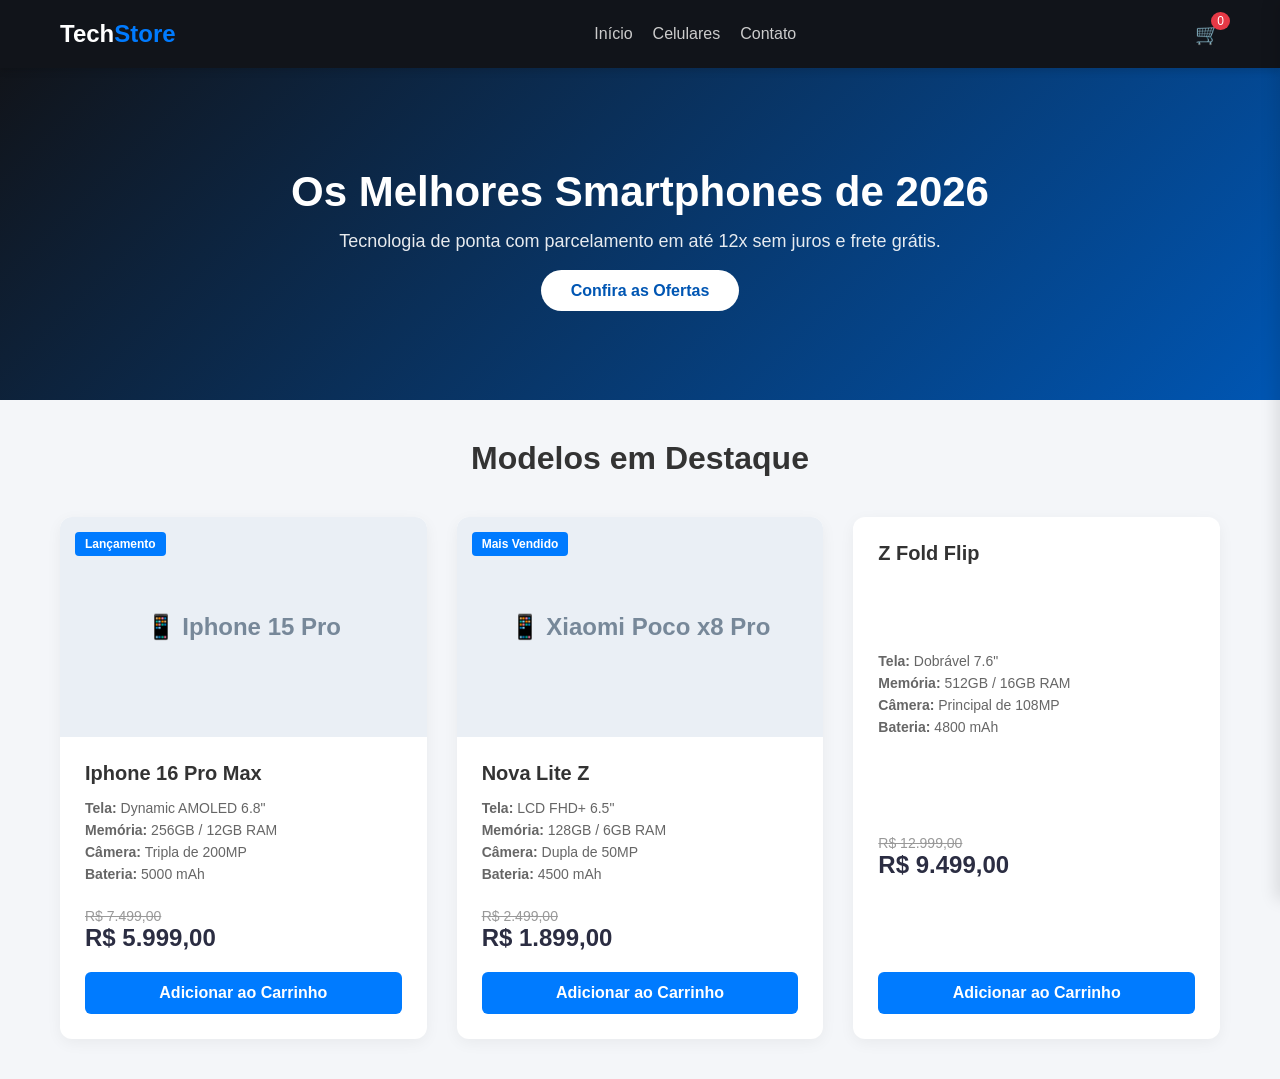
==== index.html @ e95cb9b4 "222" ====
<!DOCTYPE html>
<html lang="pt-BR">
<head>
    <meta charset="UTF-8">
    <meta name="viewport" content="width=device-width, initial-scale=1.0">
    <title>TechStore - Venda de Celulares</title>
    <link rel="stylesheet" href="style.css">
</head>
<body>

    <header>
        <div class="navbar">
            <div class="logo">Tech<span>Store</span></div>
            <nav>
                <ul>
                    <li><a href="#">Início</a></li>
                    <li><a href="#produtos">Celulares</a></li>
                    <li><a href="#contato">Contato</a></li>
                </ul>
            </nav>
            <div class="cart-icon" onclick="toggleCarrinho()">
                🛒 <span id="cart-count">0</span>
            </div>
        </div>
    </header>

    <section class="banner">
        <div class="banner-content">
            <h2>Os Melhores Smartphones de 2026</h2>
            <p>Tecnologia de ponta com parcelamento em até 12x sem juros e frete grátis.</p>
            <a href="#produtos" class="btn-banner">Confira as Ofertas</a>
        </div>
    </section>

    <main id="produtos" class="container">
        <h2 class="section-title">Modelos em Destaque</h2>
        
        <div class="products-grid">
            <div class="product-card">
                <div class="product-badge">Lançamento</div>
                <div class="product-img-placeholder">📱 Iphone 15 Pro</div>
                <div class="product-info">
                    <h3> Iphone 16 Pro Max</h3>
                    <ul class="specs">
                        <li><strong>Tela:</strong> Dynamic AMOLED 6.8"</li>
                        <li><strong>Memória:</strong> 256GB / 12GB RAM</li>
                        <li><strong>Câmera:</strong> Tripla de 200MP</li>
                        <li><strong>Bateria:</strong> 5000 mAh</li>
                    </ul>
                    <div class="price-container">
                        <span class="old-price">R$ 7.499,00</span>
                        <span class="current-price">R$ 5.999,00</span>
                    </div>
                    <button class="btn-buy" onclick="adicionarAoCarrinho('Iphone 16 Pro Max', 5999)">Adicionar ao Carrinho</button>
                </div>
            </div>

            <div class="product-card">
                <div class="product-badge">Mais Vendido</div>
                <div class="product-img-placeholder">📱 Xiaomi Poco x8 Pro</div>
                <div class="product-info">
                    <h3>Nova Lite Z</h3>
                    <ul class="specs">
                        <li><strong>Tela:</strong> LCD FHD+ 6.5"</li>
                        <li><strong>Memória:</strong> 128GB / 6GB RAM</li>
                        <li><strong>Câmera:</strong> Dupla de 50MP</li>
                        <li><strong>Bateria:</strong> 4500 mAh</li>
                    </ul>
                    <div class="price-container">
                        <span class="old-price">R$ 2.499,00</span>
                        <span class="current-price">R$ 1.899,00</span>
                    </div>
                    <button class="btn-buy" onclick="adicionarAoCarrinho('Nova Lite Z', 1899)">Adicionar ao Carrinho</button>
                </div>
            </div>

            <div class="product-card">
                <div class="product-info">
                    <h3> Z Fold Flip</h3>
                    <ul class="specs">
                        <li><strong>Tela:</strong> Dobrável 7.6"</li>
                        <li><strong>Memória:</strong> 512GB / 16GB RAM</li>
                        <li><strong>Câmera:</strong> Principal de 108MP</li>
                        <li><strong>Bateria:</strong> 4800 mAh</li>
                    </ul>
                    <div class="price-container">
                        <span class="old-price">R$ 12.999,00</span>
                        <span class="current-price">R$ 9.499,00</span>
                    </div>
                    <button class="btn-buy" onclick="adicionarAoCarrinho('Quantum Fold X', 9499)">Adicionar ao Carrinho</button>
                </div>
            </div>
        </div>
    </main>

    <div id="cart-sidebar" class="cart-sidebar">
        <div class="cart-header">
            <h3>Seu Carrinho</h3>
            <span class="close-cart" onclick="toggleCarrinho()">&times;</span>
        </div>
        <div id="cart-items" class="cart-items">
            <p class="empty-cart-msg">Seu carrinho está vazio.</p>
        </div>
        <div class="cart-footer">
            <div class="total-container">
                <strong>Total:</strong>
                <span id="cart-total">R$ 0,00</span>
            </div>
            <button class="btn-checkout" onclick="finalizarCompra()">Finalizar Compra</button>
        </div>
    </div>
---- style.css ----
/* Configurações Gerais de Reset */
* {
    margin: 0;
    padding: 0;
    box-sizing: border-box;
    font-family: 'Segoe UI', Tahoma, Geneva, Verdana, sans-serif;
}

body {
    background-color: #f4f6f9;
    color: #333;
}

.container {
    max-width: 1200px;
    margin: 0 auto;
    padding: 40px 20px;
}

/* Menu Superior (Navbar) */
header {
    background-color: #11141a;
    color: #fff;
    position: sticky;
    top: 0;
    z-index: 1000;
    box-shadow: 0 4px 6px rgba(0,0,0,0.1);
}

.navbar {
    display: flex;
    justify-content: space-between;
    align-items: center;
    max-width: 1200px;
    margin: 0 auto;
    padding: 20px;
}

.logo {
    font-size: 24px;
    font-weight: bold;
}

.logo span {
    color: #007bff;
}

nav ul {
    display: flex;
    list-style: none;
}

nav ul li {
    margin-left: 20px;
}

nav ul li a {
    color: #ccc;
    text-decoration: none;
    transition: color 0.3s;
}

nav ul li a:hover {
    color: #fff;
}

.cart-icon {
    font-size: 20px;
    cursor: pointer;
    position: relative;
}

#cart-count {
    background-color: #e63946;
    color: white;
    font-size: 12px;
    padding: 2px 6px;
    border-radius: 50%;
    position: absolute;
    top: -10px;
    right: -10px;
}

/* Banner Principal */
.banner {
    background: linear-gradient(135deg, #11141a 0%, #0056b3 100%);
    color: white;
    text-align: center;
    padding: 100px 20px;
}

.banner h2 {
    font-size: 42px;
    margin-bottom: 15px;
}

.banner p {
    font-size: 18px;
    margin-bottom: 30px;
    opacity: 0.9;
}

.btn-banner {
    background-color: #fff;
    color: #0056b3;
    padding: 12px 30px;
    text-decoration: none;
    font-weight: bold;
    border-radius: 25px;
    transition: transform 0.2s, background-color 0.3s;
}

.btn-banner:hover {
    transform: scale(1.05);
    background-color: #f0f0f0;
}

/* Grade de Produtos */
.section-title {
    text-align: center;
    margin-bottom: 40px;
    font-size: 32px;
}

.products-grid {
    display: grid;
    grid-template-columns: repeat(auto-fit, minmax(300px, 1fr));
    gap: 30px;
}

.product-card {
    background: white;
    border-radius: 12px;
    overflow: hidden;
    box-shadow: 0 4px 15px rgba(0,0,0,0.05);
    position: relative;
    transition: transform 0.3s;
    display: flex;
    flex-direction: column;
}

.product-card:hover {
    transform: translateY(-5px);
}

.product-badge {
    position: absolute;
    top: 15px;
    left: 15px;
    background-color: #007bff;
    color: white;
    padding: 5px 10px;
    font-size: 12px;
    font-weight: bold;
    border-radius: 4px;
    z-index: 10;
}

.product-img-placeholder {
    height: 220px;
    background-color: #eaeff5;
    display: flex;
    align-items: center;
    justify-content: center;
    font-size: 24px;
    font-weight: bold;
    color: #778899;
}

.product-info {
    padding: 25px;
    flex-grow: 1;
    display: flex;
    flex-direction: column;
    justify-content: space-between;
}

.product-info h3 {
    margin-bottom: 15px;
    font-size: 20px;
}

.specs {
    list-style: none;
    font-size: 14px;
    color: #666;
    margin-bottom: 20px;
}

.specs li {
    margin-bottom: 6px;
}

.price-container {
    margin-bottom: 20px;
}

.old-price {
    text-decoration: line-through;
    color: #999;
    font-size: 14px;
    display: block;
}

.current-price {
    font-size: 24px;
    font-weight: bold;
    color: #2b2d42;
}

.btn-buy {
    width: 100%;
    background-color: #007bff;
    color: white;
    border: none;
    padding: 12px;
    font-size: 16px;
    font-weight: bold;
    border-radius: 6px;
    cursor: pointer;
    transition: background-color 0.2s;
}

.btn-buy:hover {
    background-color: #0056b3;
}

/* Janela Lateral do Carrinho (Sidebar) */
.cart-sidebar {
    position: fixed;
    top: 0;
    right: -350px; /* Escondido inicialmente */
    width: 350px;
    height: 100%;
    background-color: white;
    box-shadow: -5px 0 15px rgba(0,0,0,0.1);
    z-index: 2000;
    transition: right 0.3s ease;
    display: flex;
    flex-direction: column;
}

.cart-sidebar.open {
    right: 0; /* Mostra o carrinho */
}

.cart-header {
    padding: 20px;
    background-color: #11141a;
    color: white;
    display: flex;
    justify-content: space-between;
    align-items: center;
}

.close-cart {
    font-size: 28px;
    cursor: pointer;
}

.cart-items {
    padding: 20px;
    flex-grow: 1;
    overflow-y: auto;
}

.empty-cart-msg {
    text-align: center;
    color: #888;
    margin-top: 40px;
}

.cart-item {
    display: flex;
    justify-content: space-between;
    align-items: center;
    margin-bottom: 15px;
    padding-bottom: 15px;
    border-bottom: 1px solid #eee;
}

.cart-footer {
    padding: 20px;
    background-color: #f8f9fa;
    border-top: 1px solid #eee;
}

.total-container {
    display: flex;
    justify-content: space-between;
    font-size: 18px;
    margin-bottom: 15px;
}

.btn-checkout {
    width: 100%;
    background-color: #28a745;
    color: white;
    border: none;
    padding: 12px;
    font-size: 16px;
    border-radius: 6px;
    cursor: pointer;
    font-weight: bold;
}

.btn-checkout:hover {
    background-color: #218838;
}

/* Rodapé */
footer {
    background-color: #11141a;
    color: #888;
    text-align: center;
    padding: 30px 20px;
    margin-top: 60px;
    font-size: 14px;
}
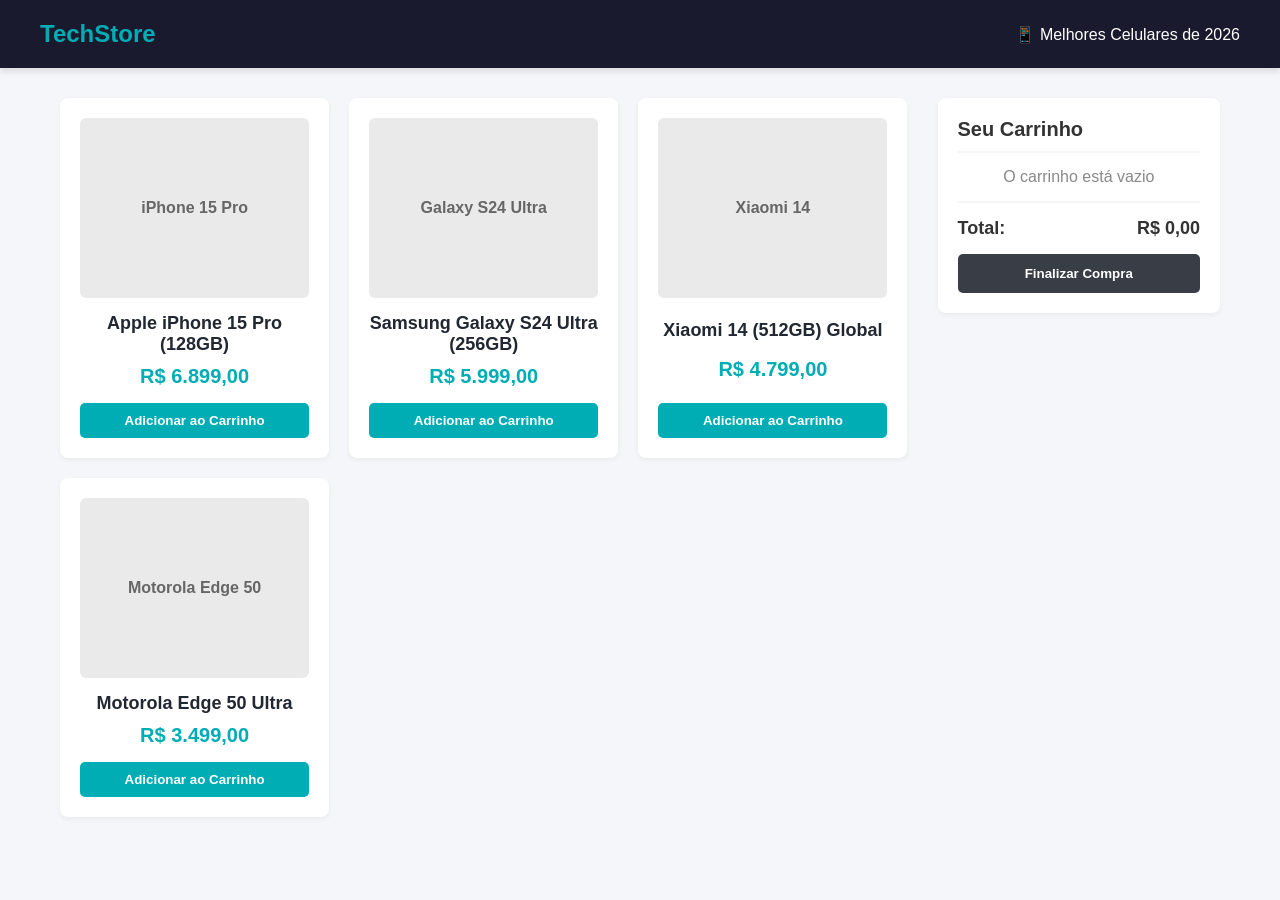
==== commit 38698b59: "00" ====
--- a/index.html
+++ b/index.html
@@ -3,109 +3,70 @@
 <head>
     <meta charset="UTF-8">
     <meta name="viewport" content="width=device-width, initial-scale=1.0">
-    <title>TechStore - Venda de Celulares</title>
+    <title>TechStore - Loja de Celulares</title>
     <link rel="stylesheet" href="style.css">
 </head>
 <body>
 
     <header>
-        <div class="navbar">
-            <div class="logo">Tech<span>Store</span></div>
-            <nav>
-                <ul>
-                    <li><a href="#">Início</a></li>
-                    <li><a href="#produtos">Celulares</a></li>
-                    <li><a href="#contato">Contato</a></li>
-                </ul>
-            </nav>
-            <div class="cart-icon" onclick="toggleCarrinho()">
-                🛒 <span id="cart-count">0</span>
+        <div class="header-container">
+            <div class="logo">
+                <h1>TechStore</h1>
+            </div>
+            <div class="header-info">
+                <span>📱 Melhores Celulares de 2026</span>
             </div>
         </div>
     </header>
 
-    <section class="banner">
-        <div class="banner-content">
-            <h2>Os Melhores Smartphones de 2026</h2>
-            <p>Tecnologia de ponta com parcelamento em até 12x sem juros e frete grátis.</p>
-            <a href="#produtos" class="btn-banner">Confira as Ofertas</a>
-        </div>
-    </section>
-
-    <main id="produtos" class="container">
-        <h2 class="section-title">Modelos em Destaque</h2>
-        
-        <div class="products-grid">
-            <div class="product-card">
-                <div class="product-badge">Lançamento</div>
-                <div class="product-img-placeholder">📱 Iphone 15 Pro</div>
-                <div class="product-info">
-                    <h3> Iphone 16 Pro Max</h3>
-                    <ul class="specs">
-                        <li><strong>Tela:</strong> Dynamic AMOLED 6.8"</li>
-                        <li><strong>Memória:</strong> 256GB / 12GB RAM</li>
-                        <li><strong>Câmera:</strong> Tripla de 200MP</li>
-                        <li><strong>Bateria:</strong> 5000 mAh</li>
-                    </ul>
-                    <div class="price-container">
-                        <span class="old-price">R$ 7.499,00</span>
-                        <span class="current-price">R$ 5.999,00</span>
-                    </div>
-                    <button class="btn-buy" onclick="adicionarAoCarrinho('Iphone 16 Pro Max', 5999)">Adicionar ao Carrinho</button>
-                </div>
+    <div class="container">
+        <main class="produtos-grid">
+            
+            <div class="produto-card">
+                <div class="produto-img">iPhone 15 Pro</div>
+                <h3 class="produto-nome">Apple iPhone 15 Pro (128GB)</h3>
+                <p class="produto-preco">R$ 6.899,00</p>
+                <button class="btn-adicionar" onclick="adicionarAoCarrinho('iPhone 15 Pro', 6899.00)">Adicionar ao Carrinho</button>
             </div>
 
-            <div class="product-card">
-                <div class="product-badge">Mais Vendido</div>
-                <div class="product-img-placeholder">📱 Xiaomi Poco x8 Pro</div>
-                <div class="product-info">
-                    <h3>Nova Lite Z</h3>
-                    <ul class="specs">
-                        <li><strong>Tela:</strong> LCD FHD+ 6.5"</li>
-                        <li><strong>Memória:</strong> 128GB / 6GB RAM</li>
-                        <li><strong>Câmera:</strong> Dupla de 50MP</li>
-                        <li><strong>Bateria:</strong> 4500 mAh</li>
-                    </ul>
-                    <div class="price-container">
-                        <span class="old-price">R$ 2.499,00</span>
-                        <span class="current-price">R$ 1.899,00</span>
-                    </div>
-                    <button class="btn-buy" onclick="adicionarAoCarrinho('Nova Lite Z', 1899)">Adicionar ao Carrinho</button>
-                </div>
+            <div class="produto-card">
+                <div class="produto-img">Galaxy S24 Ultra</div>
+                <h3 class="produto-nome">Samsung Galaxy S24 Ultra (256GB)</h3>
+                <p class="produto-preco">R$ 5.999,00</p>
+                <button class="btn-adicionar" onclick="adicionarAoCarrinho('Galaxy S24 Ultra', 5999.00)">Adicionar ao Carrinho</button>
             </div>
 
-            <div class="product-card">
-                <div class="product-info">
-                    <h3> Z Fold Flip</h3>
-                    <ul class="specs">
-                        <li><strong>Tela:</strong> Dobrável 7.6"</li>
-                        <li><strong>Memória:</strong> 512GB / 16GB RAM</li>
-                        <li><strong>Câmera:</strong> Principal de 108MP</li>
-                        <li><strong>Bateria:</strong> 4800 mAh</li>
-                    </ul>
-                    <div class="price-container">
-                        <span class="old-price">R$ 12.999,00</span>
-                        <span class="current-price">R$ 9.499,00</span>
-                    </div>
-                    <button class="btn-buy" onclick="adicionarAoCarrinho('Quantum Fold X', 9499)">Adicionar ao Carrinho</button>
-                </div>
+            <div class="produto-card">
+                <div class="produto-img">Xiaomi 14</div>
+                <h3 class="produto-nome">Xiaomi 14 (512GB) Global</h3>
+                <p class="produto-preco">R$ 4.799,00</p>
+                <button class="btn-adicionar" onclick="adicionarAoCarrinho('Xiaomi 14', 4799.00)">Adicionar ao Carrinho</button>
             </div>
-        </div>
-    </main>
 
-    <div id="cart-sidebar" class="cart-sidebar">
-        <div class="cart-header">
-            <h3>Seu Carrinho</h3>
-            <span class="close-cart" onclick="toggleCarrinho()">&times;</span>
-        </div>
-        <div id="cart-items" class="cart-items">
-            <p class="empty-cart-msg">Seu carrinho está vazio.</p>
-        </div>
-        <div class="cart-footer">
-            <div class="total-container">
-                <strong>Total:</strong>
-                <span id="cart-total">R$ 0,00</span>
+            <div class="produto-card">
+                <div class="produto-img">Motorola Edge 50</div>
+                <h3 class="produto-nome">Motorola Edge 50 Ultra</h3>
+                <p class="produto-preco">R$ 3.499,00</p>
+                <button class="btn-adicionar" onclick="adicionarAoCarrinho('Motorola Edge 50', 3499.00)">Adicionar ao Carrinho</button>
             </div>
-            <button class="btn-checkout" onclick="finalizarCompra()">Finalizar Compra</button>
-        </div>
-    </div>+
+        </main>
+
+        <aside class="carrinho-sidebar">
+            <h2>Seu Carrinho</h2>
+            <div id="itens-carrinho" class="itens-carrinho">
+                <p style="color: #888; text-align: center;" id="carrinho-vazio">O carrinho está vazio</p>
+            </div>
+            
+            <div class="carrinho-total">
+                <span>Total:</span>
+                <span id="valor-total">R$ 0,00</span>
+            </div>
+
+            <button class="btn-finalizar" onclick="finalizarCompra()">Finalizar Compra</button>
+        </aside>
+    </div>
+
+    <script src="script.js"></script>
+</body>
+</html>
--- a/style.css
+++ b/style.css
@@ -1,4 +1,4 @@
-/* Configurações Gerais de Reset */
+/* --- ESTILOS GERAIS --- */
 * {
     margin: 0;
     padding: 0;
@@ -11,309 +11,182 @@
     color: #333;
 }
 
-.container {
-    max-width: 1200px;
-    margin: 0 auto;
-    padding: 40px 20px;
-}
-
-/* Menu Superior (Navbar) */
 header {
-    background-color: #11141a;
-    color: #fff;
+    background-color: #1a1a2e;
+    color: white;
+    padding: 20px;
     position: sticky;
     top: 0;
-    z-index: 1000;
+    z-index: 100;
     box-shadow: 0 4px 6px rgba(0,0,0,0.1);
 }
 
-.navbar {
+.header-container {
+    max-width: 1200px;
+    margin: 0 auto;
     display: flex;
     justify-content: space-between;
     align-items: center;
-    max-width: 1200px;
-    margin: 0 auto;
-    padding: 20px;
 }
 
-.logo {
+.logo h1 {
     font-size: 24px;
-    font-weight: bold;
+    color: #00adb5;
 }
 
-.logo span {
-    color: #007bff;
-}
-
-nav ul {
-    display: flex;
-    list-style: none;
-}
-
-nav ul li {
-    margin-left: 20px;
-}
-
-nav ul li a {
-    color: #ccc;
-    text-decoration: none;
-    transition: color 0.3s;
-}
-
-nav ul li a:hover {
-    color: #fff;
-}
-
-.cart-icon {
-    font-size: 20px;
-    cursor: pointer;
-    position: relative;
-}
-
-#cart-count {
-    background-color: #e63946;
-    color: white;
-    font-size: 12px;
-    padding: 2px 6px;
-    border-radius: 50%;
-    position: absolute;
-    top: -10px;
-    right: -10px;
-}
-
-/* Banner Principal */
-.banner {
-    background: linear-gradient(135deg, #11141a 0%, #0056b3 100%);
-    color: white;
-    text-align: center;
-    padding: 100px 20px;
-}
-
-.banner h2 {
-    font-size: 42px;
-    margin-bottom: 15px;
-}
-
-.banner p {
-    font-size: 18px;
-    margin-bottom: 30px;
-    opacity: 0.9;
-}
-
-.btn-banner {
-    background-color: #fff;
-    color: #0056b3;
-    padding: 12px 30px;
-    text-decoration: none;
-    font-weight: bold;
-    border-radius: 25px;
-    transition: transform 0.2s, background-color 0.3s;
-}
-
-.btn-banner:hover {
-    transform: scale(1.05);
-    background-color: #f0f0f0;
-}
-
-/* Grade de Produtos */
-.section-title {
-    text-align: center;
-    margin-bottom: 40px;
-    font-size: 32px;
-}
-
-.products-grid {
+/* --- LAYOUT PRINCIPAL --- */
+.container {
+    max-width: 1200px;
+    margin: 30px auto;
+    padding: 0 20px;
     display: grid;
-    grid-template-columns: repeat(auto-fit, minmax(300px, 1fr));
+    grid-template-columns: 3fr 1fr;
     gap: 30px;
 }
 
-.product-card {
-    background: white;
-    border-radius: 12px;
-    overflow: hidden;
-    box-shadow: 0 4px 15px rgba(0,0,0,0.05);
-    position: relative;
-    transition: transform 0.3s;
-    display: flex;
-    flex-direction: column;
+/* --- VITRINE DE PRODUTOS --- */
+.produtos-grid {
+    display: grid;
+    grid-template-columns: repeat(auto-fit, minmax(250px, 1fr));
+    gap: 20px;
 }
 
-.product-card:hover {
-    transform: translateY(-5px);
-}
-
-.product-badge {
-    position: absolute;
-    top: 15px;
-    left: 15px;
-    background-color: #007bff;
-    color: white;
-    padding: 5px 10px;
-    font-size: 12px;
-    font-weight: bold;
-    border-radius: 4px;
-    z-index: 10;
-}
-
-.product-img-placeholder {
-    height: 220px;
-    background-color: #eaeff5;
-    display: flex;
-    align-items: center;
-    justify-content: center;
-    font-size: 24px;
-    font-weight: bold;
-    color: #778899;
-}
-
-.product-info {
-    padding: 25px;
-    flex-grow: 1;
+.produto-card {
+    background: white;
+    border-radius: 8px;
+    padding: 20px;
+    text-align: center;
+    box-shadow: 0 2px 5px rgba(0,0,0,0.05);
+    transition: transform 0.2s;
     display: flex;
     flex-direction: column;
     justify-content: space-between;
 }
 
-.product-info h3 {
+.produto-card:hover {
+    transform: translateY(-5px);
+}
+
+.produto-img {
+    width: 100%;
+    height: 180px;
+    background-color: #eaeaea;
+    border-radius: 6px;
+    display: flex;
+    align-items: center;
+    justify-content: center;
+    font-weight: bold;
+    color: #666;
+    margin-bottom: 15px;
+}
+
+.produto-nome {
+    font-size: 18px;
+    margin-bottom: 10px;
+    color: #222831;
+}
+
+.produto-preco {
+    font-size: 20px;
+    font-weight: bold;
+    color: #00adb5;
+    margin-bottom: 15px;
+}
+
+.btn-adicionar {
+    background-color: #00adb5;
+    color: white;
+    border: none;
+    padding: 10px;
+    border-radius: 5px;
+    cursor: pointer;
+    font-weight: bold;
+    transition: background 0.2s;
+}
+
+.btn-adicionar:hover {
+    background-color: #008087;
+}
+
+/* --- CARRINHO DE COMPRAS --- */
+.carrinho-sidebar {
+    background: white;
+    border-radius: 8px;
+    padding: 20px;
+    box-shadow: 0 2px 5px rgba(0,0,0,0.05);
+    height: fit-content;
+    position: sticky;
+    top: 90px;
+}
+
+.carrinho-sidebar h2 {
+    border-bottom: 2px solid #f4f6f9;
+    padding-bottom: 10px;
     margin-bottom: 15px;
     font-size: 20px;
 }
 
-.specs {
-    list-style: none;
-    font-size: 14px;
-    color: #666;
-    margin-bottom: 20px;
+.itens-carrinho {
+    max-height: 300px;
+    overflow-y: auto;
+    margin-bottom: 15px;
 }
 
-.specs li {
-    margin-bottom: 6px;
+.item-carrinho {
+    display: flex;
+    justify-content: space-between;
+    align-items: center;
+    padding: 10px 0;
+    border-bottom: 1px solid #eee;
+    font-size: 14px;
 }
 
-.price-container {
-    margin-bottom: 20px;
+.btn-remover {
+    background: none;
+    border: none;
+    color: #ff4d4d;
+    cursor: pointer;
+    font-weight: bold;
+    font-size: 14px;
 }
 
-.old-price {
-    text-decoration: line-through;
-    color: #999;
-    font-size: 14px;
-    display: block;
+.btn-remover:hover {
+    color: #cc0000;
 }
 
-.current-price {
-    font-size: 24px;
+.carrinho-total {
+    font-size: 18px;
     font-weight: bold;
-    color: #2b2d42;
+    display: flex;
+    justify-content: space-between;
+    margin-top: 15px;
+    padding-top: 15px;
+    border-top: 2px solid #f4f6f9;
 }
 
-.btn-buy {
+.btn-finalizar {
     width: 100%;
-    background-color: #007bff;
+    background-color: #393e46;
     color: white;
     border: none;
     padding: 12px;
-    font-size: 16px;
+    border-radius: 5px;
+    margin-top: 15px;
+    cursor: pointer;
     font-weight: bold;
-    border-radius: 6px;
-    cursor: pointer;
-    transition: background-color 0.2s;
+    transition: background 0.2s;
 }
 
-.btn-buy:hover {
-    background-color: #0056b3;
+.btn-finalizar:hover {
+    background-color: #222831;
 }
 
-/* Janela Lateral do Carrinho (Sidebar) */
-.cart-sidebar {
-    position: fixed;
-    top: 0;
-    right: -350px; /* Escondido inicialmente */
-    width: 350px;
-    height: 100%;
-    background-color: white;
-    box-shadow: -5px 0 15px rgba(0,0,0,0.1);
-    z-index: 2000;
-    transition: right 0.3s ease;
-    display: flex;
-    flex-direction: column;
-}
-
-.cart-sidebar.open {
-    right: 0; /* Mostra o carrinho */
-}
-
-.cart-header {
-    padding: 20px;
-    background-color: #11141a;
-    color: white;
-    display: flex;
-    justify-content: space-between;
-    align-items: center;
-}
-
-.close-cart {
-    font-size: 28px;
-    cursor: pointer;
-}
-
-.cart-items {
-    padding: 20px;
-    flex-grow: 1;
-    overflow-y: auto;
-}
-
-.empty-cart-msg {
-    text-align: center;
-    color: #888;
-    margin-top: 40px;
-}
-
-.cart-item {
-    display: flex;
-    justify-content: space-between;
-    align-items: center;
-    margin-bottom: 15px;
-    padding-bottom: 15px;
-    border-bottom: 1px solid #eee;
-}
-
-.cart-footer {
-    padding: 20px;
-    background-color: #f8f9fa;
-    border-top: 1px solid #eee;
-}
-
-.total-container {
-    display: flex;
-    justify-content: space-between;
-    font-size: 18px;
-    margin-bottom: 15px;
-}
-
-.btn-checkout {
-    width: 100%;
-    background-color: #28a745;
-    color: white;
-    border: none;
-    padding: 12px;
-    font-size: 16px;
-    border-radius: 6px;
-    cursor: pointer;
-    font-weight: bold;
-}
-
-.btn-checkout:hover {
-    background-color: #218838;
-}
-
-/* Rodapé */
-footer {
-    background-color: #11141a;
-    color: #888;
-    text-align: center;
-    padding: 30px 20px;
-    margin-top: 60px;
-    font-size: 14px;
+/* --- RESPONSIVIDADE --- */
+@media (max-width: 900px) {
+    .container {
+        grid-template-columns: 1fr;
+    }
+    .carrinho-sidebar {
+        position: static;
+    }
 }
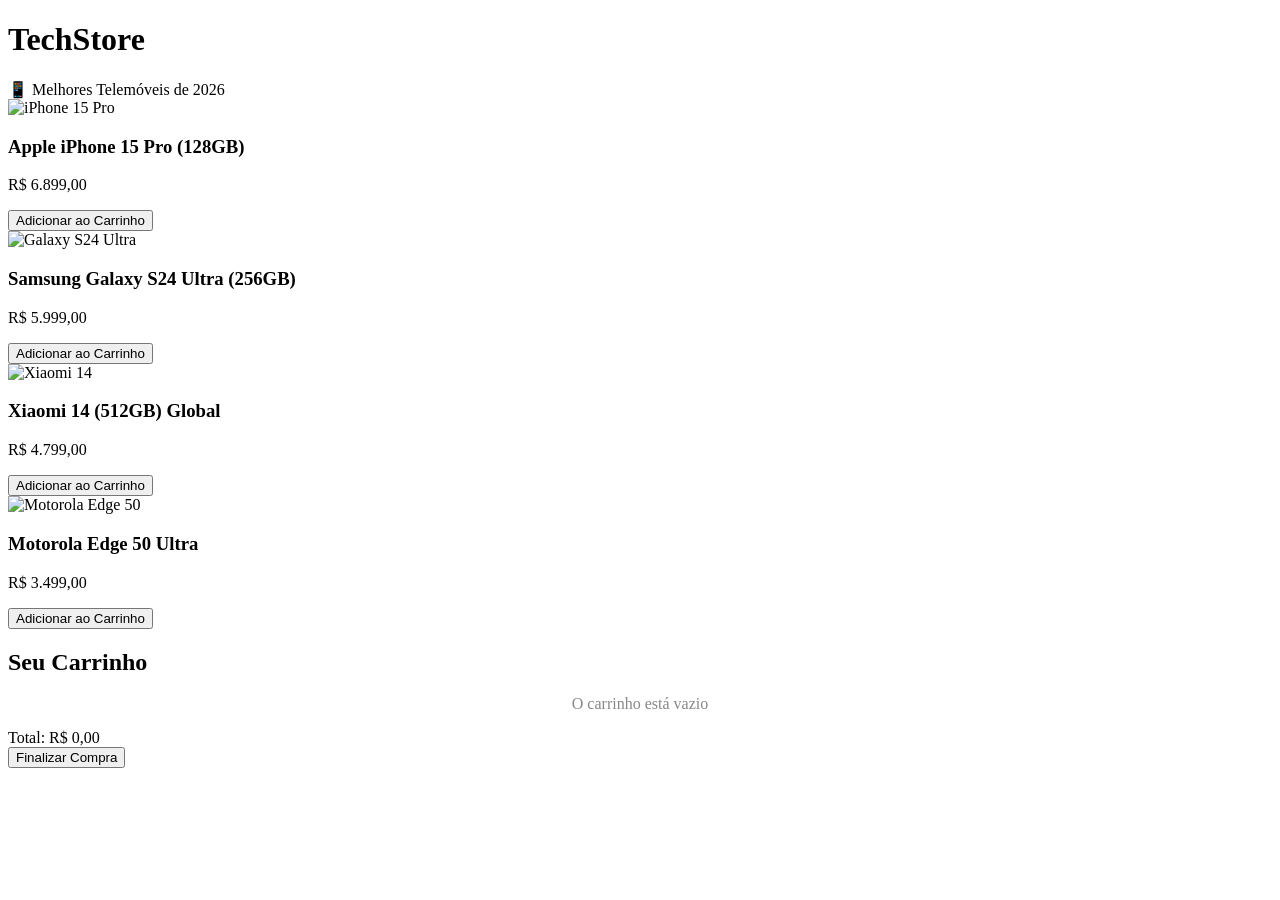
==== commit cb355f27: "01" ====
--- a/index.html
+++ b/index.html
@@ -1,9 +1,9 @@
 <!DOCTYPE html>
-<html lang="pt-BR">
+<html lang="pt-PT">
 <head>
     <meta charset="UTF-8">
     <meta name="viewport" content="width=device-width, initial-scale=1.0">
-    <title>TechStore - Loja de Celulares</title>
+    <title>TechStore - Loja de Telemóveis</title>
     <link rel="stylesheet" href="style.css">
 </head>
 <body>
@@ -14,7 +14,7 @@
                 <h1>TechStore</h1>
             </div>
             <div class="header-info">
-                <span>📱 Melhores Celulares de 2026</span>
+                <span>📱 Melhores Telemóveis de 2026</span>
             </div>
         </div>
     </header>
@@ -23,28 +23,28 @@
         <main class="produtos-grid">
             
             <div class="produto-card">
-                <div class="produto-img">iPhone 15 Pro</div>
+                <img src="https://images.unsplash.com/photo-1695048133142-1a20484d2569?w=400&auto=format&fit=crop&q=60" alt="iPhone 15 Pro" class="produto-img">
                 <h3 class="produto-nome">Apple iPhone 15 Pro (128GB)</h3>
                 <p class="produto-preco">R$ 6.899,00</p>
                 <button class="btn-adicionar" onclick="adicionarAoCarrinho('iPhone 15 Pro', 6899.00)">Adicionar ao Carrinho</button>
             </div>
 
             <div class="produto-card">
-                <div class="produto-img">Galaxy S24 Ultra</div>
+                <img src="https://images.unsplash.com/photo-1610945265064-0e34e5519bbf?w=400&auto=format&fit=crop&q=60" alt="Galaxy S24 Ultra" class="produto-img">
                 <h3 class="produto-nome">Samsung Galaxy S24 Ultra (256GB)</h3>
                 <p class="produto-preco">R$ 5.999,00</p>
                 <button class="btn-adicionar" onclick="adicionarAoCarrinho('Galaxy S24 Ultra', 5999.00)">Adicionar ao Carrinho</button>
             </div>
 
             <div class="produto-card">
-                <div class="produto-img">Xiaomi 14</div>
+                <img src="https://images.unsplash.com/photo-1598327105666-5b89351aff97?w=400&auto=format&fit=crop&q=60" alt="Xiaomi 14" class="produto-img">
                 <h3 class="produto-nome">Xiaomi 14 (512GB) Global</h3>
                 <p class="produto-preco">R$ 4.799,00</p>
                 <button class="btn-adicionar" onclick="adicionarAoCarrinho('Xiaomi 14', 4799.00)">Adicionar ao Carrinho</button>
             </div>
 
             <div class="produto-card">
-                <div class="produto-img">Motorola Edge 50</div>
+                <img src="https://images.unsplash.com/photo-1511707171634-5f897ff02aa9?w=400&auto=format&fit=crop&q=60" alt="Motorola Edge 50" class="produto-img">
                 <h3 class="produto-nome">Motorola Edge 50 Ultra</h3>
                 <p class="produto-preco">R$ 3.499,00</p>
                 <button class="btn-adicionar" onclick="adicionarAoCarrinho('Motorola Edge 50', 3499.00)">Adicionar ao Carrinho</button>
--- a/style.css
+++ b/style.css
@@ -1,192 +1,85 @@
-/* --- ESTILOS GERAIS --- */
-* {
-    margin: 0;
-    padding: 0;
-    box-sizing: border-box;
-    font-family: 'Segoe UI', Tahoma, Geneva, Verdana, sans-serif;
+// Array que armazenará os celulares adicionados
+let carrinho = [];
+
+// Função para adicionar o celular ao carrinho
+function adicionarAoCarrinho(nome, preco) {
+    // Procura se o produto já existe na lista do carrinho
+    const itemExistente = carrinho.find(item => item.nome === nome);
+
+    if (itemExistente) {
+        // Se já existe, só aumenta a quantidade
+        itemExistente.quantidade += 1;
+    } else {
+        // Se é um produto novo, adiciona o objeto no array
+        carrinho.push({ nome: nome, preco: preco, quantidade: 1 });
+    }
+
+    // Renderiza o carrinho atualizado na tela
+    atualizarInterfaceCarrinho();
 }
 
-body {
-    background-color: #f4f6f9;
-    color: #333;
+// Função para remover uma unidade do produto ou tirá-lo do carrinho
+function removerDoCarrinho(nome) {
+    const index = carrinho.findIndex(item => item.nome === nome);
+
+    if (index !== -1) {
+        carrinho[index].quantidade -= 1;
+        
+        // Se a quantidade chegou a zero, remove completamente da lista
+        if (carrinho[index].quantidade === 0) {
+            carrinho.splice(index, 1);
+        }
+    }
+
+    // Redesenha as atualizações na tela
+    atualizarInterfaceCarrinho();
 }
 
-header {
-    background-color: #1a1a2e;
-    color: white;
-    padding: 20px;
-    position: sticky;
-    top: 0;
-    z-index: 100;
-    box-shadow: 0 4px 6px rgba(0,0,0,0.1);
+// Função responsável por calcular totais e montar o HTML do carrinho
+function atualizarInterfaceCarrinho() {
+    const containerItens = document.getElementById('itens-carrinho');
+    const elementoTotal = document.getElementById('valor-total');
+    
+    // Reseta o conteúdo interno antes de recriar
+    containerItens.innerHTML = '';
+
+    // Se estiver vazio, exibe mensagem padrão e zera o valor
+    if (carrinho.length === 0) {
+        containerItens.innerHTML = '<p style="color: #888; text-align: center;">O carrinho está vazio</p>';
+        elementoTotal.innerText = 'R$ 0,00';
+        return;
+    }
+
+    let valorTotalGeral = 0;
+
+    // Passa por cada item comprado construindo sua linha visual
+    carrinho.forEach(item => {
+        const subtotal = item.preco * item.quantidade;
+        valorTotalGeral += subtotal;
+
+        const divItem = document.createElement('div');
+        divItem.classList.add('item-carrinho');
+        divItem.innerHTML = `
+            <div>
+                <strong>${item.nome}</strong><br>
+                ${item.quantidade}x - R$ ${item.preco.toLocaleString('pt-BR', { minimumFractionDigits: 2 })}
+            </div>
+            <button class="btn-remover" onclick="removerDoCarrinho('${item.nome}')">X</button>
+        `;
+        containerItens.appendChild(divItem);
+    });
+
+    // Exibe o preço final formatado em padrão brasileiro (R$)
+    elementoTotal.innerText = `R$ ${valorTotalGeral.toLocaleString('pt-BR', { minimumFractionDigits: 2 })}`;
 }
 
-.header-container {
-    max-width: 1200px;
-    margin: 0 auto;
-    display: flex;
-    justify-content: space-between;
-    align-items: center;
-}
-
-.logo h1 {
-    font-size: 24px;
-    color: #00adb5;
-}
-
-/* --- LAYOUT PRINCIPAL --- */
-.container {
-    max-width: 1200px;
-    margin: 30px auto;
-    padding: 0 20px;
-    display: grid;
-    grid-template-columns: 3fr 1fr;
-    gap: 30px;
-}
-
-/* --- VITRINE DE PRODUTOS --- */
-.produtos-grid {
-    display: grid;
-    grid-template-columns: repeat(auto-fit, minmax(250px, 1fr));
-    gap: 20px;
-}
-
-.produto-card {
-    background: white;
-    border-radius: 8px;
-    padding: 20px;
-    text-align: center;
-    box-shadow: 0 2px 5px rgba(0,0,0,0.05);
-    transition: transform 0.2s;
-    display: flex;
-    flex-direction: column;
-    justify-content: space-between;
-}
-
-.produto-card:hover {
-    transform: translateY(-5px);
-}
-
-.produto-img {
-    width: 100%;
-    height: 180px;
-    background-color: #eaeaea;
-    border-radius: 6px;
-    display: flex;
-    align-items: center;
-    justify-content: center;
-    font-weight: bold;
-    color: #666;
-    margin-bottom: 15px;
-}
-
-.produto-nome {
-    font-size: 18px;
-    margin-bottom: 10px;
-    color: #222831;
-}
-
-.produto-preco {
-    font-size: 20px;
-    font-weight: bold;
-    color: #00adb5;
-    margin-bottom: 15px;
-}
-
-.btn-adicionar {
-    background-color: #00adb5;
-    color: white;
-    border: none;
-    padding: 10px;
-    border-radius: 5px;
-    cursor: pointer;
-    font-weight: bold;
-    transition: background 0.2s;
-}
-
-.btn-adicionar:hover {
-    background-color: #008087;
-}
-
-/* --- CARRINHO DE COMPRAS --- */
-.carrinho-sidebar {
-    background: white;
-    border-radius: 8px;
-    padding: 20px;
-    box-shadow: 0 2px 5px rgba(0,0,0,0.05);
-    height: fit-content;
-    position: sticky;
-    top: 90px;
-}
-
-.carrinho-sidebar h2 {
-    border-bottom: 2px solid #f4f6f9;
-    padding-bottom: 10px;
-    margin-bottom: 15px;
-    font-size: 20px;
-}
-
-.itens-carrinho {
-    max-height: 300px;
-    overflow-y: auto;
-    margin-bottom: 15px;
-}
-
-.item-carrinho {
-    display: flex;
-    justify-content: space-between;
-    align-items: center;
-    padding: 10px 0;
-    border-bottom: 1px solid #eee;
-    font-size: 14px;
-}
-
-.btn-remover {
-    background: none;
-    border: none;
-    color: #ff4d4d;
-    cursor: pointer;
-    font-weight: bold;
-    font-size: 14px;
-}
-
-.btn-remover:hover {
-    color: #cc0000;
-}
-
-.carrinho-total {
-    font-size: 18px;
-    font-weight: bold;
-    display: flex;
-    justify-content: space-between;
-    margin-top: 15px;
-    padding-top: 15px;
-    border-top: 2px solid #f4f6f9;
-}
-
-.btn-finalizar {
-    width: 100%;
-    background-color: #393e46;
-    color: white;
-    border: none;
-    padding: 12px;
-    border-radius: 5px;
-    margin-top: 15px;
-    cursor: pointer;
-    font-weight: bold;
-    transition: background 0.2s;
-}
-
-.btn-finalizar:hover {
-    background-color: #222831;
-}
-
-/* --- RESPONSIVIDADE --- */
-@media (max-width: 900px) {
-    .container {
-        grid-template-columns: 1fr;
-    }
-    .carrinho-sidebar {
-        position: static;
+// Função acionada pelo botão de concluir a compra
+function finalizarCompra() {
+    if (carrinho.length === 0) {
+        alert('Seu carrinho está vazio! Adicione algum celular antes de finalizar.');
+    } else {
+        alert('Pedido finalizado com sucesso! Obrigado por comprar na TechStore.');
+        carrinho = []; // Limpa os dados do carrinho
+        atualizarInterfaceCarrinho(); // Reseta a tela
     }
 }
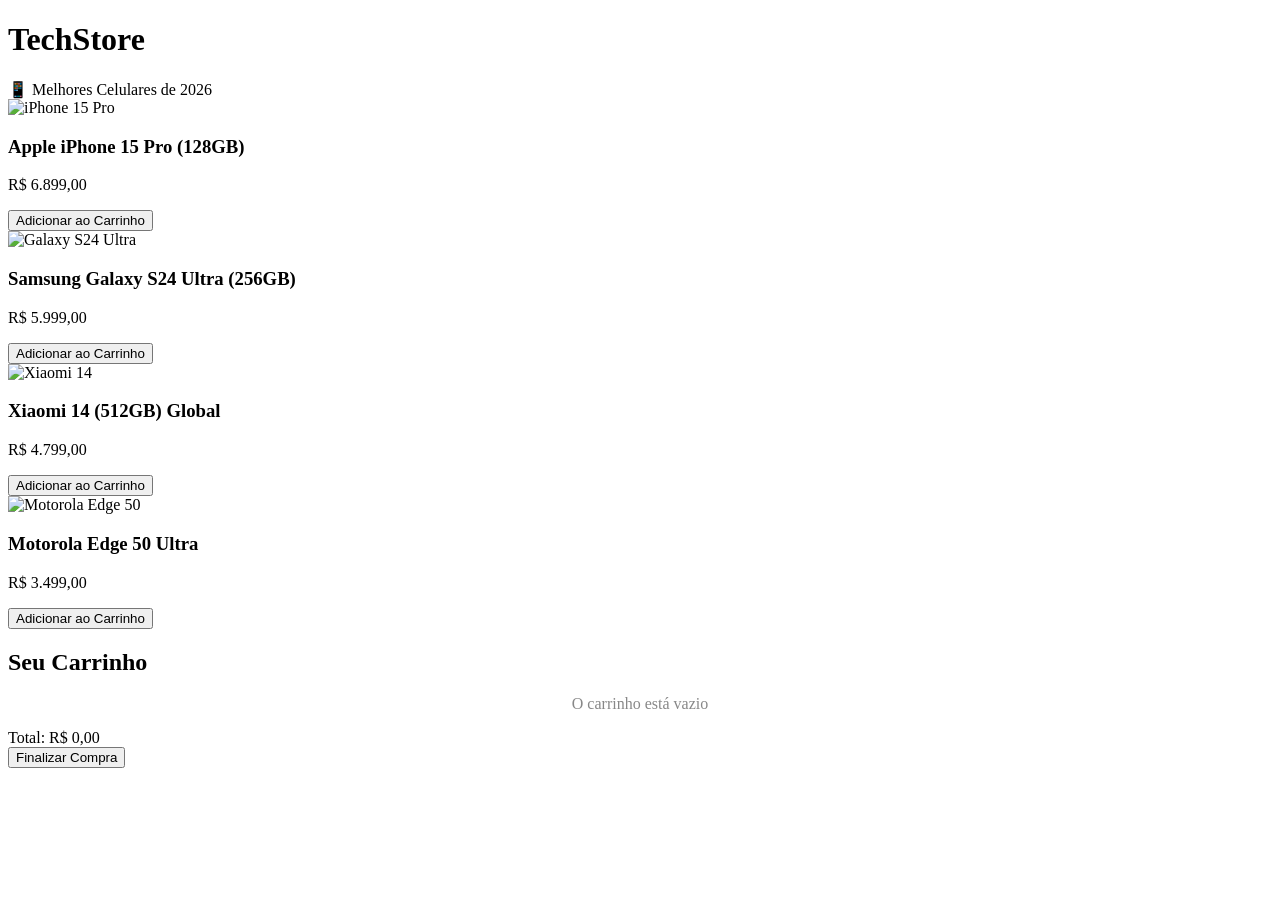
==== commit 26c1d854: "67" ====
--- a/index.html
+++ b/index.html
@@ -1,9 +1,9 @@
 <!DOCTYPE html>
-<html lang="pt-PT">
+<html lang="pt-BR">
 <head>
     <meta charset="UTF-8">
     <meta name="viewport" content="width=device-width, initial-scale=1.0">
-    <title>TechStore - Loja de Telemóveis</title>
+    <title>TechStore - Loja de Celulares</title>
     <link rel="stylesheet" href="style.css">
 </head>
 <body>
@@ -14,7 +14,7 @@
                 <h1>TechStore</h1>
             </div>
             <div class="header-info">
-                <span>📱 Melhores Telemóveis de 2026</span>
+                <span>📱 Melhores Celulares de 2026</span>
             </div>
         </div>
     </header>
@@ -23,28 +23,28 @@
         <main class="produtos-grid">
             
             <div class="produto-card">
-                <img src="https://images.unsplash.com/photo-1695048133142-1a20484d2569?w=400&auto=format&fit=crop&q=60" alt="iPhone 15 Pro" class="produto-img">
+                <img src="https://i.imgur.com/vHEx3df.png" alt="iPhone 15 Pro" class="produto-img">
                 <h3 class="produto-nome">Apple iPhone 15 Pro (128GB)</h3>
                 <p class="produto-preco">R$ 6.899,00</p>
                 <button class="btn-adicionar" onclick="adicionarAoCarrinho('iPhone 15 Pro', 6899.00)">Adicionar ao Carrinho</button>
             </div>
 
             <div class="produto-card">
-                <img src="https://images.unsplash.com/photo-1610945265064-0e34e5519bbf?w=400&auto=format&fit=crop&q=60" alt="Galaxy S24 Ultra" class="produto-img">
+                <img src="https://i.imgur.com/mO2YpQ2.png" alt="Galaxy S24 Ultra" class="produto-img">
                 <h3 class="produto-nome">Samsung Galaxy S24 Ultra (256GB)</h3>
                 <p class="produto-preco">R$ 5.999,00</p>
                 <button class="btn-adicionar" onclick="adicionarAoCarrinho('Galaxy S24 Ultra', 5999.00)">Adicionar ao Carrinho</button>
             </div>
 
             <div class="produto-card">
-                <img src="https://images.unsplash.com/photo-1598327105666-5b89351aff97?w=400&auto=format&fit=crop&q=60" alt="Xiaomi 14" class="produto-img">
+                <img src="https://i.imgur.com/S2ZzU4b.png" alt="Xiaomi 14" class="produto-img">
                 <h3 class="produto-nome">Xiaomi 14 (512GB) Global</h3>
                 <p class="produto-preco">R$ 4.799,00</p>
                 <button class="btn-adicionar" onclick="adicionarAoCarrinho('Xiaomi 14', 4799.00)">Adicionar ao Carrinho</button>
             </div>
 
             <div class="produto-card">
-                <img src="https://images.unsplash.com/photo-1511707171634-5f897ff02aa9?w=400&auto=format&fit=crop&q=60" alt="Motorola Edge 50" class="produto-img">
+                <img src="https://i.imgur.com/fD0B65k.png" alt="Motorola Edge 50" class="produto-img">
                 <h3 class="produto-nome">Motorola Edge 50 Ultra</h3>
                 <p class="produto-preco">R$ 3.499,00</p>
                 <button class="btn-adicionar" onclick="adicionarAoCarrinho('Motorola Edge 50', 3499.00)">Adicionar ao Carrinho</button>
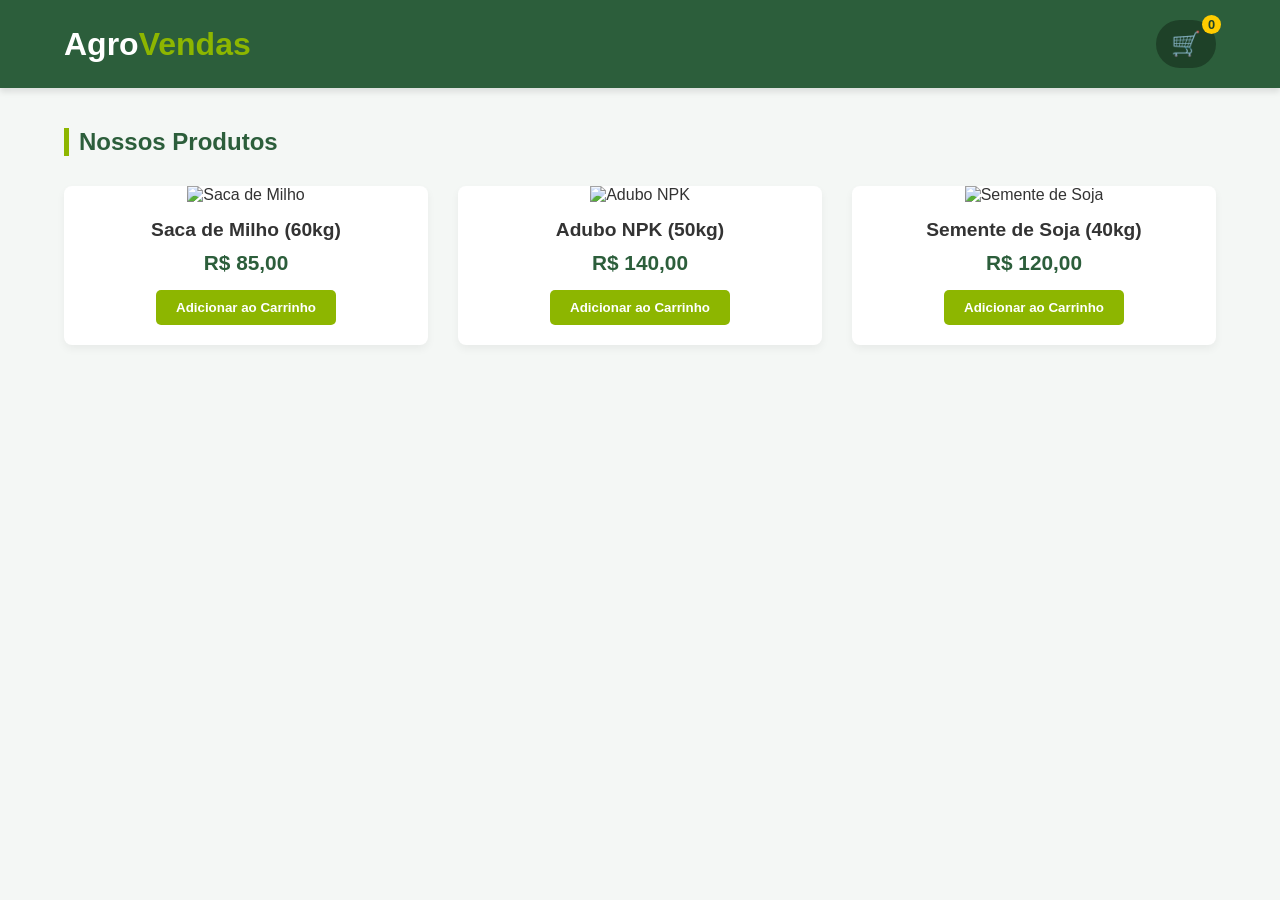
==== commit 53af20cb: "DSD" ====
--- a/index.html
+++ b/index.html
@@ -3,69 +3,65 @@
 <head>
     <meta charset="UTF-8">
     <meta name="viewport" content="width=device-width, initial-scale=1.0">
-    <title>TechStore - Loja de Celulares</title>
+    <title>AgroVendas - Produtos do Campo</title>
     <link rel="stylesheet" href="style.css">
 </head>
 <body>
 
     <header>
-        <div class="header-container">
-            <div class="logo">
-                <h1>TechStore</h1>
-            </div>
-            <div class="header-info">
-                <span>📱 Melhores Celulares de 2026</span>
-            </div>
+        <div class="logo">
+            <h1>Agro<span>Vendas</span></h1>
+        </div>
+        <div class="cart-icon" onclick="toggleCarrinho()">
+            🛒 <span id="cart-count">0</span>
         </div>
     </header>
 
-    <div class="container">
-        <main class="produtos-grid">
+    <main>
+        <section class="products-container">
+            <h2>Nossos Produtos</h2>
+            <div class="grid-produtos">
+                
+                <div class="produto-card" data-id="1" data-nome="Saca de Milho (60kg)" data-preco="85.00">
+                    <img src="https://images.unsplash.com/photo-1551754655-cd27e38d2076?w=400" alt="Saca de Milho">
+                    <h3>Saca de Milho (60kg)</h3>
+                    <p class="preco">R$ 85,00</p>
+                    <button class="btn-add" onclick="adicionarAoCarrinho(1)">Adicionar ao Carrinho</button>
+                </div>
+
+                <div class="produto-card" data-id="2" data-nome="Adubo NPK (50kg)" data-preco="140.00">
+                    <img src="https://images.unsplash.com/photo-1599599810769-bcde5a160d32?w=400" alt="Adubo NPK">
+                    <h3>Adubo NPK (50kg)</h3>
+                    <p class="preco">R$ 140,00</p>
+                    <button class="btn-add" onclick="adicionarAoCarrinho(2)">Adicionar ao Carrinho</button>
+                </div>
+
+                <div class="produto-card" data-id="3" data-nome="Semente de Soja (40kg)" data-preco="120.00">
+                    <img src="https://images.unsplash.com/photo-1594756202469-9ff9799a2e4e?w=400" alt="Semente de Soja">
+                    <h3>Semente de Soja (40kg)</h3>
+                    <p class="preco">R$ 120,00</p>
+                    <button class="btn-add" onclick="adicionarAoCarrinho(3)">Adicionar ao Carrinho</button>
+                </div>
+
+            </div>
+        </section>
+
+        <aside id="sidebar-carrinho" class="sidebar-carrinho">
+            <div class="carrinho-header">
+                <h2>Seu Carrinho</h2>
+                <button class="btn-fechar" onclick="toggleCarrinho()">&times;</button>
+            </div>
             
-            <div class="produto-card">
-                <img src="https://i.imgur.com/vHEx3df.png" alt="iPhone 15 Pro" class="produto-img">
-                <h3 class="produto-nome">Apple iPhone 15 Pro (128GB)</h3>
-                <p class="produto-preco">R$ 6.899,00</p>
-                <button class="btn-adicionar" onclick="adicionarAoCarrinho('iPhone 15 Pro', 6899.00)">Adicionar ao Carrinho</button>
+            <div id="itens-carrinho" class="itens-carrinho">
+                <p class="carrinho-vazio">Seu carrinho está vazio.</p>
             </div>
 
-            <div class="produto-card">
-                <img src="https://i.imgur.com/mO2YpQ2.png" alt="Galaxy S24 Ultra" class="produto-img">
-                <h3 class="produto-nome">Samsung Galaxy S24 Ultra (256GB)</h3>
-                <p class="produto-preco">R$ 5.999,00</p>
-                <button class="btn-adicionar" onclick="adicionarAoCarrinho('Galaxy S24 Ultra', 5999.00)">Adicionar ao Carrinho</button>
+            <div class="carrinho-footer">
+                <h3>Total: <span id="total-carrinho">R$ 0,00</span></h3>
+                <button class="btn-finalizar" onclick="finalizarCompra()">Finalizar Compra</button>
             </div>
-
-            <div class="produto-card">
-                <img src="https://i.imgur.com/S2ZzU4b.png" alt="Xiaomi 14" class="produto-img">
-                <h3 class="produto-nome">Xiaomi 14 (512GB) Global</h3>
-                <p class="produto-preco">R$ 4.799,00</p>
-                <button class="btn-adicionar" onclick="adicionarAoCarrinho('Xiaomi 14', 4799.00)">Adicionar ao Carrinho</button>
-            </div>
-
-            <div class="produto-card">
-                <img src="https://i.imgur.com/fD0B65k.png" alt="Motorola Edge 50" class="produto-img">
-                <h3 class="produto-nome">Motorola Edge 50 Ultra</h3>
-                <p class="produto-preco">R$ 3.499,00</p>
-                <button class="btn-adicionar" onclick="adicionarAoCarrinho('Motorola Edge 50', 3499.00)">Adicionar ao Carrinho</button>
-            </div>
-
-        </main>
-
-        <aside class="carrinho-sidebar">
-            <h2>Seu Carrinho</h2>
-            <div id="itens-carrinho" class="itens-carrinho">
-                <p style="color: #888; text-align: center;" id="carrinho-vazio">O carrinho está vazio</p>
-            </div>
-            
-            <div class="carrinho-total">
-                <span>Total:</span>
-                <span id="valor-total">R$ 0,00</span>
-            </div>
-
-            <button class="btn-finalizar" onclick="finalizarCompra()">Finalizar Compra</button>
         </aside>
-    </div>
+    </main>
 
     <script src="script.js"></script>
 </body>
--- a/style.css
+++ b/style.css
@@ -1,85 +1,218 @@
-// Array que armazenará os celulares adicionados
-let carrinho = [];
-
-// Função para adicionar o celular ao carrinho
-function adicionarAoCarrinho(nome, preco) {
-    // Procura se o produto já existe na lista do carrinho
-    const itemExistente = carrinho.find(item => item.nome === nome);
-
-    if (itemExistente) {
-        // Se já existe, só aumenta a quantidade
-        itemExistente.quantidade += 1;
-    } else {
-        // Se é um produto novo, adiciona o objeto no array
-        carrinho.push({ nome: nome, preco: preco, quantidade: 1 });
-    }
-
-    // Renderiza o carrinho atualizado na tela
-    atualizarInterfaceCarrinho();
-}
-
-// Função para remover uma unidade do produto ou tirá-lo do carrinho
-function removerDoCarrinho(nome) {
-    const index = carrinho.findIndex(item => item.nome === nome);
-
-    if (index !== -1) {
-        carrinho[index].quantidade -= 1;
-        
-        // Se a quantidade chegou a zero, remove completamente da lista
-        if (carrinho[index].quantidade === 0) {
-            carrinho.splice(index, 1);
-        }
-    }
-
-    // Redesenha as atualizações na tela
-    atualizarInterfaceCarrinho();
-}
-
-// Função responsável por calcular totais e montar o HTML do carrinho
-function atualizarInterfaceCarrinho() {
-    const containerItens = document.getElementById('itens-carrinho');
-    const elementoTotal = document.getElementById('valor-total');
-    
-    // Reseta o conteúdo interno antes de recriar
-    containerItens.innerHTML = '';
-
-    // Se estiver vazio, exibe mensagem padrão e zera o valor
-    if (carrinho.length === 0) {
-        containerItens.innerHTML = '<p style="color: #888; text-align: center;">O carrinho está vazio</p>';
-        elementoTotal.innerText = 'R$ 0,00';
-        return;
-    }
-
-    let valorTotalGeral = 0;
-
-    // Passa por cada item comprado construindo sua linha visual
-    carrinho.forEach(item => {
-        const subtotal = item.preco * item.quantidade;
-        valorTotalGeral += subtotal;
-
-        const divItem = document.createElement('div');
-        divItem.classList.add('item-carrinho');
-        divItem.innerHTML = `
-            <div>
-                <strong>${item.nome}</strong><br>
-                ${item.quantidade}x - R$ ${item.preco.toLocaleString('pt-BR', { minimumFractionDigits: 2 })}
-            </div>
-            <button class="btn-remover" onclick="removerDoCarrinho('${item.nome}')">X</button>
-        `;
-        containerItens.appendChild(divItem);
-    });
-
-    // Exibe o preço final formatado em padrão brasileiro (R$)
-    elementoTotal.innerText = `R$ ${valorTotalGeral.toLocaleString('pt-BR', { minimumFractionDigits: 2 })}`;
-}
-
-// Função acionada pelo botão de concluir a compra
-function finalizarCompra() {
-    if (carrinho.length === 0) {
-        alert('Seu carrinho está vazio! Adicione algum celular antes de finalizar.');
-    } else {
-        alert('Pedido finalizado com sucesso! Obrigado por comprar na TechStore.');
-        carrinho = []; // Limpa os dados do carrinho
-        atualizarInterfaceCarrinho(); // Reseta a tela
-    }
+/* Reset básico */
+* {
+    margin: 0;
+    padding: 0;
+    box-sizing: border-box;
+    font-family: 'Segoe UI', Tahoma, Geneva, Verdana, sans-serif;
+}
+
+body {
+    background-color: #f4f7f5;
+    color: #333;
+}
+
+/* Header */
+header {
+    background-color: #2c5e3b;
+    color: white;
+    padding: 20px 5%;
+    display: flex;
+    justify-content: space-between;
+    align-items: center;
+    position: sticky;
+    top: 0;
+    z-index: 100;
+    box-shadow: 0 4px 6px rgba(0,0,0,0.1);
+}
+
+header h1 span {
+    color: #8db600;
+}
+
+.cart-icon {
+    font-size: 1.5rem;
+    cursor: pointer;
+    position: relative;
+    background: #1e4128;
+    padding: 10px 15px;
+    border-radius: 50px;
+}
+
+#cart-count {
+    background-color: #ffcc00;
+    color: #1e4128;
+    font-size: 0.8rem;
+    font-weight: bold;
+    padding: 2px 6px;
+    border-radius: 50%;
+    position: absolute;
+    top: -5px;
+    right: -5px;
+}
+
+/* Produtos */
+.products-container {
+    padding: 40px 5%;
+}
+
+.products-container h2 {
+    margin-bottom: 30px;
+    color: #2c5e3b;
+    border-left: 5px solid #8db600;
+    padding-left: 10px;
+}
+
+.grid-produtos {
+    display: grid;
+    grid-template-columns: repeat(auto-fit, minmax(250px, 1fr));
+    gap: 30px;
+}
+
+.produto-card {
+    background: white;
+    border-radius: 8px;
+    overflow: hidden;
+    box-shadow: 0 4px 8px rgba(0,0,0,0.05);
+    text-align: center;
+    padding-bottom: 20px;
+    transition: transform 0.3s;
+}
+
+.produto-card:hover {
+    transform: translateY(-5px);
+}
+
+.produto-card img {
+    width: 100%;
+    height: 200px;
+    object-fit: cover;
+}
+
+.produto-card h3 {
+    margin: 15px 0 10px;
+    font-size: 1.2rem;
+}
+
+.produto-card .preco {
+    color: #2c5e3b;
+    font-weight: bold;
+    font-size: 1.3rem;
+    margin-bottom: 15px;
+}
+
+.btn-add {
+    background-color: #8db600;
+    color: white;
+    border: none;
+    padding: 10px 20px;
+    border-radius: 5px;
+    cursor: pointer;
+    font-weight: bold;
+    transition: background 0.2s;
+}
+
+.btn-add:hover {
+    background-color: #739600;
+}
+
+/* Sidebar do Carrinho */
+.sidebar-carrinho {
+    position: fixed;
+    top: 0;
+    right: -400px; /* Começa escondido para fora da tela */
+    width: 380px;
+    height: 100%;
+    background: white;
+    box-shadow: -5px 0 15px rgba(0,0,0,0.1);
+    transition: right 0.3s ease;
+    z-index: 200;
+    display: flex;
+    flex-direction: column;
+    padding: 20px;
+}
+
+.sidebar-carrinho.active {
+    right: 0; /* Desliza para dentro da tela */
+}
+
+.carrinho-header {
+    display: flex;
+    justify-content: space-between;
+    align-items: center;
+    border-bottom: 20px;
+    padding-bottom: 15px;
+    border-bottom: 2px solid #eee;
+}
+
+.btn-fechar {
+    background: none;
+    border: none;
+    font-size: 2rem;
+    cursor: pointer;
+    color: #999;
+}
+
+.itens-carrinho {
+    flex: 1;
+    overflow-y: auto;
+    padding-top: 20px;
+}
+
+.carrinho-vazio {
+    text-align: center;
+    color: #777;
+    margin-top: 50px;
+}
+
+.item-no-carrinho {
+    display: flex;
+    justify-content: space-between;
+    align-items: center;
+    margin-bottom: 15px;
+    padding-bottom: 15px;
+    border-bottom: 1px solid #eee;
+}
+
+.item-info h4 {
+    font-size: 1rem;
+}
+
+.item-info p {
+    font-size: 0.9rem;
+    color: #666;
+}
+
+.btn-remover {
+    background: none;
+    border: none;
+    color: #cc0000;
+    cursor: pointer;
+    font-weight: bold;
+}
+
+.carrinho-footer {
+    border-top: 2px solid #eee;
+    padding-top: 20px;
+}
+
+.carrinho-footer h3 {
+    display: flex;
+    justify-content: space-between;
+    margin-bottom: 15px;
+}
+
+.btn-finalizar {
+    width: 100%;
+    background-color: #2c5e3b;
+    color: white;
+    border: none;
+    padding: 15px;
+    border-radius: 5px;
+    font-size: 1rem;
+    font-weight: bold;
+    cursor: pointer;
+}
+
+.btn-finalizar:hover {
+    background-color: #1e4128;
 }
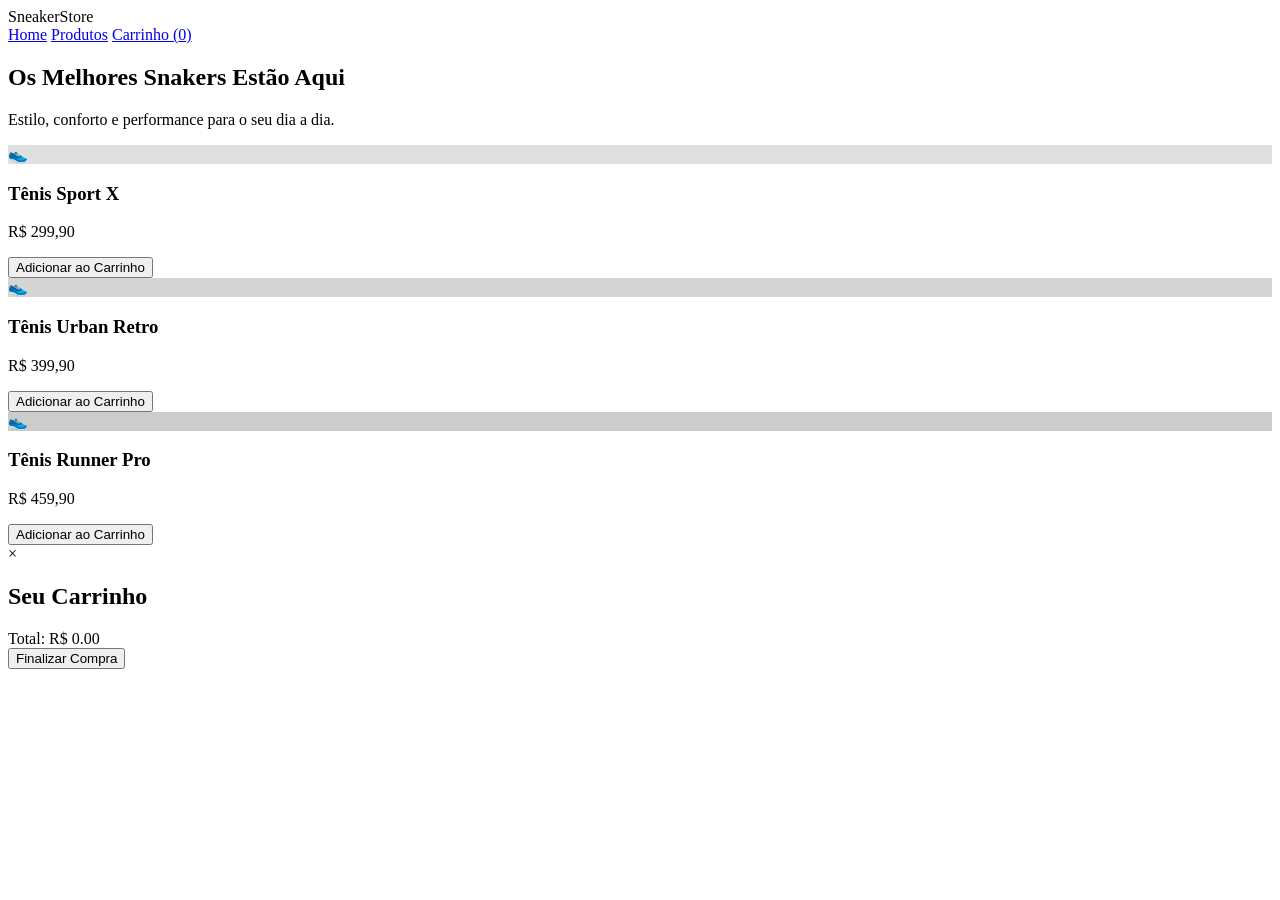
==== commit 79b0a973: "677" ====
--- a/index.html
+++ b/index.html
@@ -3,65 +3,58 @@
 <head>
     <meta charset="UTF-8">
     <meta name="viewport" content="width=device-width, initial-scale=1.0">
-    <title>AgroVendas - Produtos do Campo</title>
+    <title>SneakerStore | Loja de Tênis</title>
     <link rel="stylesheet" href="style.css">
 </head>
 <body>
 
     <header>
-        <div class="logo">
-            <h1>Agro<span>Vendas</span></h1>
-        </div>
-        <div class="cart-icon" onclick="toggleCarrinho()">
-            🛒 <span id="cart-count">0</span>
-        </div>
+        <div class="logo">Sneaker<span>Store</span></div>
+        <nav>
+            <a href="#">Home</a>
+            <a href="#">Produtos</a>
+            <a href="#" id="cart-icon">Carrinho (<span id="cart-count">0</span>)</a>
+        </nav>
     </header>
 
-    <main>
-        <section class="products-container">
-            <h2>Nossos Produtos</h2>
-            <div class="grid-produtos">
-                
-                <div class="produto-card" data-id="1" data-nome="Saca de Milho (60kg)" data-preco="85.00">
-                    <img src="https://images.unsplash.com/photo-1551754655-cd27e38d2076?w=400" alt="Saca de Milho">
-                    <h3>Saca de Milho (60kg)</h3>
-                    <p class="preco">R$ 85,00</p>
-                    <button class="btn-add" onclick="adicionarAoCarrinho(1)">Adicionar ao Carrinho</button>
-                </div>
+    <section class="banner">
+        <h2>Os Melhores Snakers Estão Aqui</h2>
+        <p>Estilo, conforto e performance para o seu dia a dia.</p>
+    </section>
 
-                <div class="produto-card" data-id="2" data-nome="Adubo NPK (50kg)" data-preco="140.00">
-                    <img src="https://images.unsplash.com/photo-1599599810769-bcde5a160d32?w=400" alt="Adubo NPK">
-                    <h3>Adubo NPK (50kg)</h3>
-                    <p class="preco">R$ 140,00</p>
-                    <button class="btn-add" onclick="adicionarAoCarrinho(2)">Adicionar ao Carrinho</button>
-                </div>
+    <main class="products-container">
+        <div class="product-card" data-id="1" data-name="Tênis Sport X" data-price="299.90">
+            <div class="product-image" style="background-color: #e0e0e0;">👟</div> 
+            <h3>Tênis Sport X</h3>
+            <p class="price">R$ 299,90</p>
+            <button class="add-to-cart">Adicionar ao Carrinho</button>
+        </div>
 
-                <div class="produto-card" data-id="3" data-nome="Semente de Soja (40kg)" data-preco="120.00">
-                    <img src="https://images.unsplash.com/photo-1594756202469-9ff9799a2e4e?w=400" alt="Semente de Soja">
-                    <h3>Semente de Soja (40kg)</h3>
-                    <p class="preco">R$ 120,00</p>
-                    <button class="btn-add" onclick="adicionarAoCarrinho(3)">Adicionar ao Carrinho</button>
-                </div>
+        <div class="product-card" data-id="2" data-name="Tênis Urban Retro" data-price="399.90">
+            <div class="product-image" style="background-color: #d5d5d5;">👟</div>
+            <h3>Tênis Urban Retro</h3>
+            <p class="price">R$ 399,90</p>
+            <button class="add-to-cart">Adicionar ao Carrinho</button>
+        </div>
 
-            </div>
-        </section>
+        <div class="product-card" data-id="3" data-name="Tênis Runner Pro" data-price="459.90">
+            <div class="product-image" style="background-color: #cccccc;">👟</div>
+            <h3>Tênis Runner Pro</h3>
+            <p class="price">R$ 459,90</p>
+            <button class="add-to-cart">Adicionar ao Carrinho</button>
+        </div>
+    </main>
 
-        <aside id="sidebar-carrinho" class="sidebar-carrinho">
-            <div class="carrinho-header">
-                <h2>Seu Carrinho</h2>
-                <button class="btn-fechar" onclick="toggleCarrinho()">&times;</button>
-            </div>
-            
-            <div id="itens-carrinho" class="itens-carrinho">
-                <p class="carrinho-vazio">Seu carrinho está vazio.</p>
-            </div>
-
-            <div class="carrinho-footer">
-                <h3>Total: <span id="total-carrinho">R$ 0,00</span></h3>
-                <button class="btn-finalizar" onclick="finalizarCompra()">Finalizar Compra</button>
-            </div>
-        </aside>
-    </main>
+    <div id="cart-modal" class="modal">
+        <div class="modal-content">
+            <span class="close-btn">&times;</span>
+            <h2>Seu Carrinho</h2>
+            <ul id="cart-items">
+                </ul>
+            <div class="cart-total">Total: R$ <span id="cart-total-price">0.00</span></div>
+            <button id="checkout-btn">Finalizar Compra</button>
+        </div>
+    </div>
 
     <script src="script.js"></script>
 </body>
